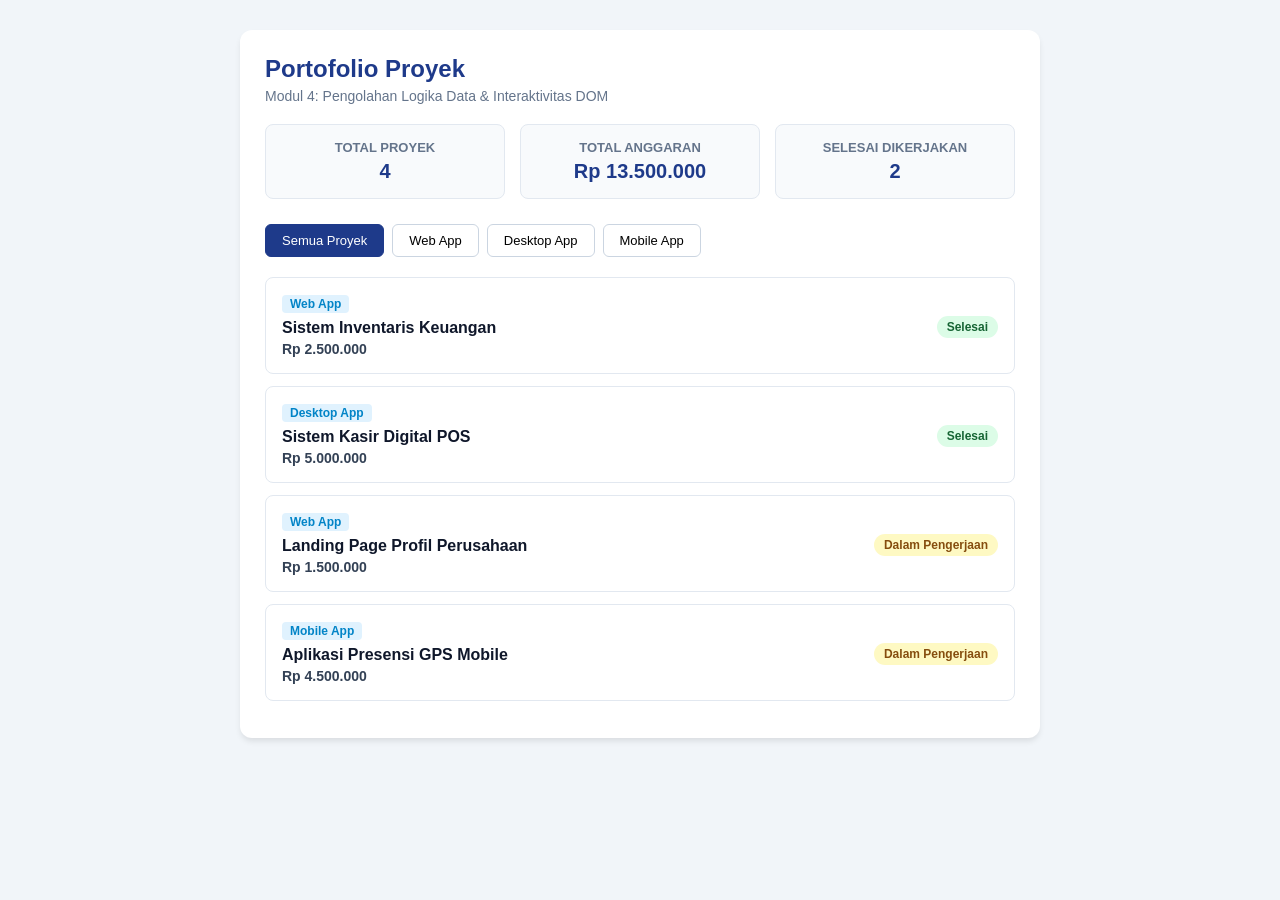
==== pertemuan-4/index.html @ 204ffb50 "Menyelesaikan praktik modul 4 logika javascript & integrasi DOM" ====
<!DOCTYPE html>
<html lang="id">
<head>
    <meta charset="UTF-8">
    <meta name="viewport" content="width=device-width, initial-scale=1.0">
    <title>Dashboard Portofolio Proyek - Modul 4</title>
    <style>
        * { box-sizing: border-box; margin: 0; padding: 0; font-family: 'Segoe UI', Tahoma, Geneva, sans-serif; }
        body { background-color: #f1f5f9; color: #0f172a; padding: 30px 15px; }
        .container { max-width: 800px; margin: 0 auto; background: #ffffff; border-radius: 12px; padding: 25px;
        box-shadow: 0 4px 6px -1px rgba(0, 0, 0, 0.1); }
        h1 { color: #1e3a8a; font-size: 24px; margin-bottom: 5px; }
        p.subtitle { color: #64748b; margin-bottom: 20px; font-size: 14px; }
        .stats-grid { display: grid; grid-template-columns: repeat(auto-fit, minmax(200px, 1fr)); gap: 15px;
        margin-bottom: 25px; }
        .stat-card { background: #f8fafc; border: 1px solid #e2e8f0; border-radius: 8px; padding: 15px; text-align: center; }
        .stat-card h3 { font-size: 13px; color: #64748b; text-transform: uppercase; margin-bottom: 5px; }
        .stat-card p { font-size: 20px; font-weight: bold; color: #1e3a8a; }
        .filter-group { display: flex; gap: 8px; margin-bottom: 20px; flex-wrap: wrap; }
        .btn-filter { padding: 8px 16px; border: 1px solid #cbd5e1; background: #ffffff; border-radius: 6px;
        cursor: pointer; font-size: 13px; font-weight: 500; transition: all 0.2s; }
        .btn-filter.active, .btn-filter:hover { background: #1e3a8a; color: #ffffff; border-color: #1e3a8a; }
        .project-card { border: 1px solid #e2e8f0; border-radius: 8px; padding: 16px; margin-bottom: 12px;
        display: flex; justify-content: space-between; align-items: center; background: #ffffff; transition: transform 0.15s ease; }
        .project-card:hover { transform: translateY(-2px); box-shadow: 0 4px 6px rgba(0,0,0,0.05); }
        .project-info h4 { font-size: 16px; color: #0f172a; margin-bottom: 4px; }
        .project-category { display: inline-block; font-size: 12px; color: #0284c7; background: #e0f2fe; padding:
        2px 8px; border-radius: 4px; margin-bottom: 6px; font-weight: 600; }
        .project-budget { font-size: 14px; color: #334155; font-weight: 600; }
        .badge { padding: 4px 10px; border-radius: 20px; font-size: 12px; font-weight: 600; }
        .badge-success { background: #dcfce7; color: #166534; }
        .badge-pending { background: #fef9c3; color: #854d0e; }
    </style>
</head>
<body>
    <div class="container">
        <h1>Portofolio Proyek</h1>
        <p class="subtitle">Modul 4: Pengolahan Logika Data & Interaktivitas DOM</p>
        
        <!-- Kartu Ringkasan Statistik -->
        <div class="stats-grid">
            <div class="stat-card">
                <h3>Total Proyek</h3>
                <p id="stat-total-projects">0</p>
            </div>
            <div class="stat-card">
                <h3>Total Anggaran</h3>
                <p id="stat-total-budget">Rp 0</p>
            </div>
            <div class="stat-card">
                <h3>Selesai Dikerjakan</h3>
                <p id="stat-completed-projects">0</p>
            </div>
        </div>
        
        <!-- Tombol Filter Kategori -->
        <div class="filter-group">
            <button class="btn-filter active" data-category="Semua">Semua Proyek</button>
            <button class="btn-filter" data-category="Web App">Web App</button>
            <button class="btn-filter" data-category="Desktop App">Desktop App</button>
            <button class="btn-filter" data-category="Mobile App">Mobile App</button>
        </div>
        
        <!-- Kontainer Daftar Proyek -->
        <div id="project-list"></div>
    </div>
    
    <script src="main.js"></script>
</body>
</html>
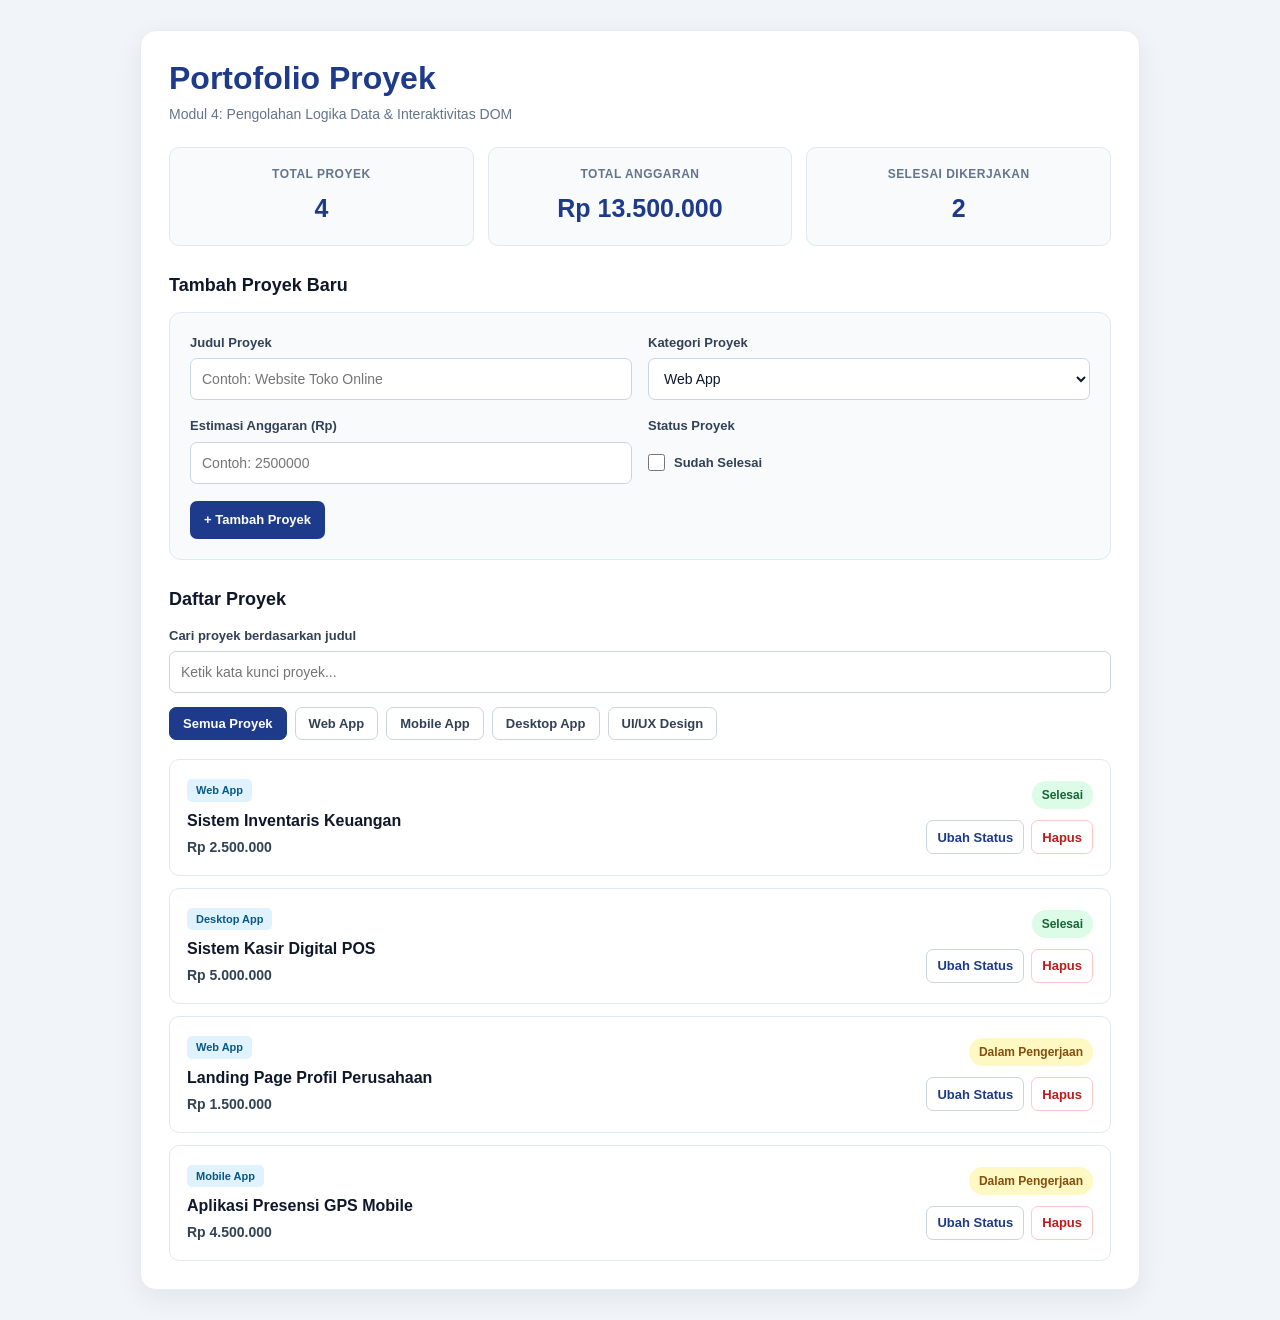
==== commit aa1e2d23: "Menyelesaikan tugas manajemen portofolio interaktif" ====
--- a/pertemuan-4/index.html
+++ b/pertemuan-4/index.html
@@ -4,67 +4,505 @@
     <meta charset="UTF-8">
     <meta name="viewport" content="width=device-width, initial-scale=1.0">
     <title>Dashboard Portofolio Proyek - Modul 4</title>
+    <link rel="icon" href="data:,">
     <style>
-        * { box-sizing: border-box; margin: 0; padding: 0; font-family: 'Segoe UI', Tahoma, Geneva, sans-serif; }
-        body { background-color: #f1f5f9; color: #0f172a; padding: 30px 15px; }
-        .container { max-width: 800px; margin: 0 auto; background: #ffffff; border-radius: 12px; padding: 25px;
-        box-shadow: 0 4px 6px -1px rgba(0, 0, 0, 0.1); }
-        h1 { color: #1e3a8a; font-size: 24px; margin-bottom: 5px; }
-        p.subtitle { color: #64748b; margin-bottom: 20px; font-size: 14px; }
-        .stats-grid { display: grid; grid-template-columns: repeat(auto-fit, minmax(200px, 1fr)); gap: 15px;
-        margin-bottom: 25px; }
-        .stat-card { background: #f8fafc; border: 1px solid #e2e8f0; border-radius: 8px; padding: 15px; text-align: center; }
-        .stat-card h3 { font-size: 13px; color: #64748b; text-transform: uppercase; margin-bottom: 5px; }
-        .stat-card p { font-size: 20px; font-weight: bold; color: #1e3a8a; }
-        .filter-group { display: flex; gap: 8px; margin-bottom: 20px; flex-wrap: wrap; }
-        .btn-filter { padding: 8px 16px; border: 1px solid #cbd5e1; background: #ffffff; border-radius: 6px;
-        cursor: pointer; font-size: 13px; font-weight: 500; transition: all 0.2s; }
-        .btn-filter.active, .btn-filter:hover { background: #1e3a8a; color: #ffffff; border-color: #1e3a8a; }
-        .project-card { border: 1px solid #e2e8f0; border-radius: 8px; padding: 16px; margin-bottom: 12px;
-        display: flex; justify-content: space-between; align-items: center; background: #ffffff; transition: transform 0.15s ease; }
-        .project-card:hover { transform: translateY(-2px); box-shadow: 0 4px 6px rgba(0,0,0,0.05); }
-        .project-info h4 { font-size: 16px; color: #0f172a; margin-bottom: 4px; }
-        .project-category { display: inline-block; font-size: 12px; color: #0284c7; background: #e0f2fe; padding:
-        2px 8px; border-radius: 4px; margin-bottom: 6px; font-weight: 600; }
-        .project-budget { font-size: 14px; color: #334155; font-weight: 600; }
-        .badge { padding: 4px 10px; border-radius: 20px; font-size: 12px; font-weight: 600; }
-        .badge-success { background: #dcfce7; color: #166534; }
-        .badge-pending { background: #fef9c3; color: #854d0e; }
+        :root {
+            --primary: #1e3a8a;
+            --primary-dark: #172554;
+            --primary-soft: #eff6ff;
+            --text: #0f172a;
+            --muted: #64748b;
+            --border: #e2e8f0;
+            --background: #f1f5f9;
+            --success-bg: #dcfce7;
+            --success-text: #166534;
+            --pending-bg: #fef9c3;
+            --pending-text: #854d0e;
+            --danger: #b91c1c;
+        }
+
+        * {
+            box-sizing: border-box;
+            margin: 0;
+            padding: 0;
+            font-family: "Segoe UI", Tahoma, Geneva, Verdana, sans-serif;
+        }
+
+        body {
+            background: var(--background);
+            color: var(--text);
+            padding: 30px 15px;
+            line-height: 1.5;
+        }
+
+        .container {
+            max-width: 1000px;
+            margin: 0 auto;
+            padding: 28px;
+            background: #fff;
+            border: 1px solid #e8edf4;
+            border-radius: 16px;
+            box-shadow: 0 8px 28px rgba(15, 23, 42, 0.07);
+        }
+
+        .page-header {
+            display: flex;
+            justify-content: space-between;
+            align-items: flex-start;
+            gap: 16px;
+            margin-bottom: 22px;
+        }
+
+        h1 {
+            color: var(--primary);
+            font-size: clamp(24px, 4vw, 32px);
+            line-height: 1.2;
+            margin-bottom: 7px;
+        }
+
+        .subtitle {
+            color: var(--muted);
+            font-size: 14px;
+        }
+
+        .section {
+            margin-top: 26px;
+        }
+
+        .section-heading {
+            font-size: 18px;
+            color: var(--text);
+            margin-bottom: 13px;
+        }
+
+        .stats-grid {
+            display: grid;
+            grid-template-columns: repeat(3, minmax(0, 1fr));
+            gap: 14px;
+            margin-bottom: 24px;
+        }
+
+        .stat-card {
+            background: #f8fafc;
+            border: 1px solid var(--border);
+            border-radius: 10px;
+            padding: 17px;
+            text-align: center;
+        }
+
+        .stat-card h3 {
+            color: var(--muted);
+            font-size: 12px;
+            text-transform: uppercase;
+            letter-spacing: .04em;
+            margin-bottom: 7px;
+        }
+
+        .stat-card p {
+            color: var(--primary);
+            font-size: clamp(20px, 3vw, 25px);
+            font-weight: 750;
+            overflow-wrap: anywhere;
+        }
+
+        .form-card {
+            background: #f8fafc;
+            border: 1px solid var(--border);
+            border-radius: 12px;
+            padding: 20px;
+        }
+
+        .form-grid {
+            display: grid;
+            grid-template-columns: repeat(2, minmax(0, 1fr));
+            gap: 16px;
+        }
+
+        .form-field {
+            display: flex;
+            flex-direction: column;
+            gap: 6px;
+        }
+
+        .form-field.full-width {
+            grid-column: 1 / -1;
+        }
+
+        .form-field label,
+        .checkbox-label {
+            font-size: 13px;
+            font-weight: 650;
+            color: #334155;
+        }
+
+        input[type="text"],
+        input[type="number"],
+        select {
+            width: 100%;
+            min-height: 42px;
+            border: 1px solid #cbd5e1;
+            border-radius: 7px;
+            padding: 9px 11px;
+            background: white;
+            color: var(--text);
+            font-size: 14px;
+        }
+
+        input:focus,
+        select:focus,
+        button:focus-visible {
+            outline: 3px solid #bfdbfe;
+            outline-offset: 1px;
+            border-color: #2563eb;
+        }
+
+        .checkbox-row {
+            display: flex;
+            align-items: center;
+            gap: 9px;
+            min-height: 42px;
+        }
+
+        input[type="checkbox"] {
+            width: 17px;
+            height: 17px;
+            accent-color: var(--primary);
+        }
+
+        .button {
+            border: 1px solid transparent;
+            border-radius: 7px;
+            padding: 9px 13px;
+            min-height: 38px;
+            font-size: 13px;
+            font-weight: 650;
+            cursor: pointer;
+            transition: background .15s ease, transform .15s ease;
+        }
+
+        .button:hover {
+            transform: translateY(-1px);
+        }
+
+        .button-primary {
+            background: var(--primary);
+            color: white;
+        }
+
+        .button-primary:hover {
+            background: var(--primary-dark);
+        }
+
+        .button-secondary {
+            background: white;
+            color: var(--primary);
+            border-color: #cbd5e1;
+        }
+
+        .button-secondary:hover {
+            background: var(--primary-soft);
+        }
+
+        .button-danger {
+            color: var(--danger);
+            border-color: #fecaca;
+            background: #fff;
+        }
+
+        .button-danger:hover {
+            background: #fef2f2;
+        }
+
+        .form-actions {
+            display: flex;
+            align-items: center;
+            gap: 12px;
+            margin-top: 17px;
+            flex-wrap: wrap;
+        }
+
+        .form-message {
+            min-height: 20px;
+            font-size: 13px;
+            color: var(--muted);
+        }
+
+        .form-message.error {
+            color: var(--danger);
+        }
+
+        .form-message.success {
+            color: #166534;
+        }
+
+        .tools-row {
+            display: flex;
+            align-items: center;
+            justify-content: space-between;
+            gap: 14px;
+            margin-bottom: 14px;
+            flex-wrap: wrap;
+        }
+
+        .search-wrap {
+            flex: 1 1 260px;
+        }
+
+        .search-wrap label {
+            display: block;
+            font-size: 13px;
+            font-weight: 650;
+            color: #334155;
+            margin-bottom: 6px;
+        }
+
+        .filter-group {
+            display: flex;
+            gap: 8px;
+            margin-bottom: 19px;
+            flex-wrap: wrap;
+        }
+
+        .btn-filter {
+            padding: 8px 13px;
+            border: 1px solid #cbd5e1;
+            background: #fff;
+            color: #334155;
+            border-radius: 7px;
+            cursor: pointer;
+            font-size: 13px;
+            font-weight: 600;
+            transition: all .15s ease;
+        }
+
+        .btn-filter.active,
+        .btn-filter:hover {
+            background: var(--primary);
+            color: #fff;
+            border-color: var(--primary);
+        }
+
+        .project-list {
+            display: grid;
+            gap: 12px;
+        }
+
+        .project-card {
+            border: 1px solid var(--border);
+            border-radius: 10px;
+            padding: 17px;
+            display: flex;
+            justify-content: space-between;
+            align-items: center;
+            gap: 18px;
+            background: #fff;
+            transition: box-shadow .15s ease, transform .15s ease;
+        }
+
+        .project-card:hover {
+            transform: translateY(-1px);
+            box-shadow: 0 5px 15px rgba(15, 23, 42, 0.06);
+        }
+
+        .project-info {
+            min-width: 0;
+        }
+
+        .project-info h3 {
+            font-size: 16px;
+            color: var(--text);
+            margin: 4px 0;
+            overflow-wrap: anywhere;
+        }
+
+        .project-category {
+            display: inline-block;
+            font-size: 11px;
+            color: #075985;
+            background: #e0f2fe;
+            padding: 3px 9px;
+            border-radius: 5px;
+            margin-bottom: 3px;
+            font-weight: 700;
+        }
+
+        .project-budget {
+            color: #334155;
+            font-size: 14px;
+            font-weight: 700;
+        }
+
+        .project-status {
+            display: flex;
+            flex-direction: column;
+            align-items: flex-end;
+            gap: 11px;
+            flex-shrink: 0;
+        }
+
+        .badge {
+            display: inline-block;
+            padding: 5px 10px;
+            border-radius: 20px;
+            font-size: 12px;
+            font-weight: 700;
+            white-space: nowrap;
+        }
+
+        .badge-success {
+            background: var(--success-bg);
+            color: var(--success-text);
+        }
+
+        .badge-pending {
+            background: var(--pending-bg);
+            color: var(--pending-text);
+        }
+
+        .project-actions {
+            display: flex;
+            gap: 7px;
+            flex-wrap: wrap;
+            justify-content: flex-end;
+        }
+
+        .project-actions .button {
+            padding: 7px 10px;
+            min-height: 34px;
+        }
+
+        .empty-state {
+            text-align: center;
+            color: var(--muted);
+            padding: 28px 16px;
+            border: 1px dashed #cbd5e1;
+            border-radius: 10px;
+            background: #f8fafc;
+        }
+
+        @media (max-width: 650px) {
+            body { padding: 14px 9px; }
+            .container { padding: 18px 14px; border-radius: 12px; }
+            .stats-grid { grid-template-columns: 1fr; gap: 9px; }
+            .stat-card { padding: 12px; }
+            .stat-card p { font-size: 22px; }
+            .form-grid { grid-template-columns: 1fr; }
+            .form-field.full-width { grid-column: auto; }
+            .project-card { align-items: flex-start; flex-direction: column; }
+            .project-status { width: 100%; align-items: flex-start; }
+            .project-actions { justify-content: flex-start; }
+            .page-header { flex-direction: column; }
+        }
     </style>
 </head>
 <body>
-    <div class="container">
-        <h1>Portofolio Proyek</h1>
-        <p class="subtitle">Modul 4: Pengolahan Logika Data & Interaktivitas DOM</p>
-        
-        <!-- Kartu Ringkasan Statistik -->
-        <div class="stats-grid">
-            <div class="stat-card">
-                <h3>Total Proyek</h3>
-                <p id="stat-total-projects">0</p>
+    <main class="container">
+        <header class="page-header">
+            <div>
+                <h1>Portofolio Proyek</h1>
+                <p class="subtitle">Modul 4: Pengolahan Logika Data &amp; Interaktivitas DOM</p>
             </div>
-            <div class="stat-card">
-                <h3>Total Anggaran</h3>
-                <p id="stat-total-budget">Rp 0</p>
+        </header>
+
+        <section aria-label="Statistik portofolio">
+            <div class="stats-grid">
+                <article class="stat-card">
+                    <h3>Total Proyek</h3>
+                    <p id="stat-total-projects">0</p>
+                </article>
+                <article class="stat-card">
+                    <h3>Total Anggaran</h3>
+                    <p id="stat-total-budget">Rp 0</p>
+                </article>
+                <article class="stat-card">
+                    <h3>Selesai Dikerjakan</h3>
+                    <p id="stat-completed-projects">0</p>
+                </article>
             </div>
-            <div class="stat-card">
-                <h3>Selesai Dikerjakan</h3>
-                <p id="stat-completed-projects">0</p>
+        </section>
+
+        <section class="section" aria-labelledby="form-heading">
+            <h2 class="section-heading" id="form-heading">Tambah Proyek Baru</h2>
+            <form id="project-form" class="form-card" novalidate>
+                <div class="form-grid">
+                    <div class="form-field">
+                        <label for="project-title">Judul Proyek</label>
+                        <input
+                            type="text"
+                            id="project-title"
+                            name="title"
+                            placeholder="Contoh: Website Toko Online"
+                            required
+                            maxlength="120"
+                        >
+                    </div>
+
+                    <div class="form-field">
+                        <label for="project-category">Kategori Proyek</label>
+                        <select id="project-category" name="category" required>
+                            <option value="Web App">Web App</option>
+                            <option value="Mobile App">Mobile App</option>
+                            <option value="Desktop App">Desktop App</option>
+                            <option value="UI/UX Design">UI/UX Design</option>
+                        </select>
+                    </div>
+
+                    <div class="form-field">
+                        <label for="project-budget">Estimasi Anggaran (Rp)</label>
+                        <input
+                            type="number"
+                            id="project-budget"
+                            name="budget"
+                            placeholder="Contoh: 2500000"
+                            min="1"
+                            step="1"
+                            required
+                        >
+                    </div>
+
+                    <div class="form-field">
+                        <span class="checkbox-label">Status Proyek</span>
+                        <label class="checkbox-row" for="project-completed">
+                            <input type="checkbox" id="project-completed" name="completed">
+                            <span>Sudah Selesai</span>
+                        </label>
+                    </div>
+                </div>
+
+                <div class="form-actions">
+                    <button type="submit" class="button button-primary">+ Tambah Proyek</button>
+                    <p id="form-message" class="form-message" role="status" aria-live="polite"></p>
+                </div>
+            </form>
+        </section>
+
+        <section class="section" aria-labelledby="list-heading">
+            <h2 class="section-heading" id="list-heading">Daftar Proyek</h2>
+
+            <div class="tools-row">
+                <div class="search-wrap">
+                    <label for="project-search">Cari proyek berdasarkan judul</label>
+                    <input
+                        type="text"
+                        id="project-search"
+                        placeholder="Ketik kata kunci proyek..."
+                        autocomplete="off"
+                    >
+                </div>
             </div>
-        </div>
-        
-        <!-- Tombol Filter Kategori -->
-        <div class="filter-group">
-            <button class="btn-filter active" data-category="Semua">Semua Proyek</button>
-            <button class="btn-filter" data-category="Web App">Web App</button>
-            <button class="btn-filter" data-category="Desktop App">Desktop App</button>
-            <button class="btn-filter" data-category="Mobile App">Mobile App</button>
-        </div>
-        
-        <!-- Kontainer Daftar Proyek -->
-        <div id="project-list"></div>
-    </div>
-    
+
+            <div class="filter-group" role="group" aria-label="Filter kategori proyek">
+                <button type="button" class="btn-filter active" data-category="Semua" aria-pressed="true">Semua Proyek</button>
+                <button type="button" class="btn-filter" data-category="Web App" aria-pressed="false">Web App</button>
+                <button type="button" class="btn-filter" data-category="Mobile App" aria-pressed="false">Mobile App</button>
+                <button type="button" class="btn-filter" data-category="Desktop App" aria-pressed="false">Desktop App</button>
+                <button type="button" class="btn-filter" data-category="UI/UX Design" aria-pressed="false">UI/UX Design</button>
+            </div>
+
+            <div id="project-list" class="project-list" aria-live="polite"></div>
+        </section>
+    </main>
+
     <script src="main.js"></script>
 </body>
-</html>+</html>
